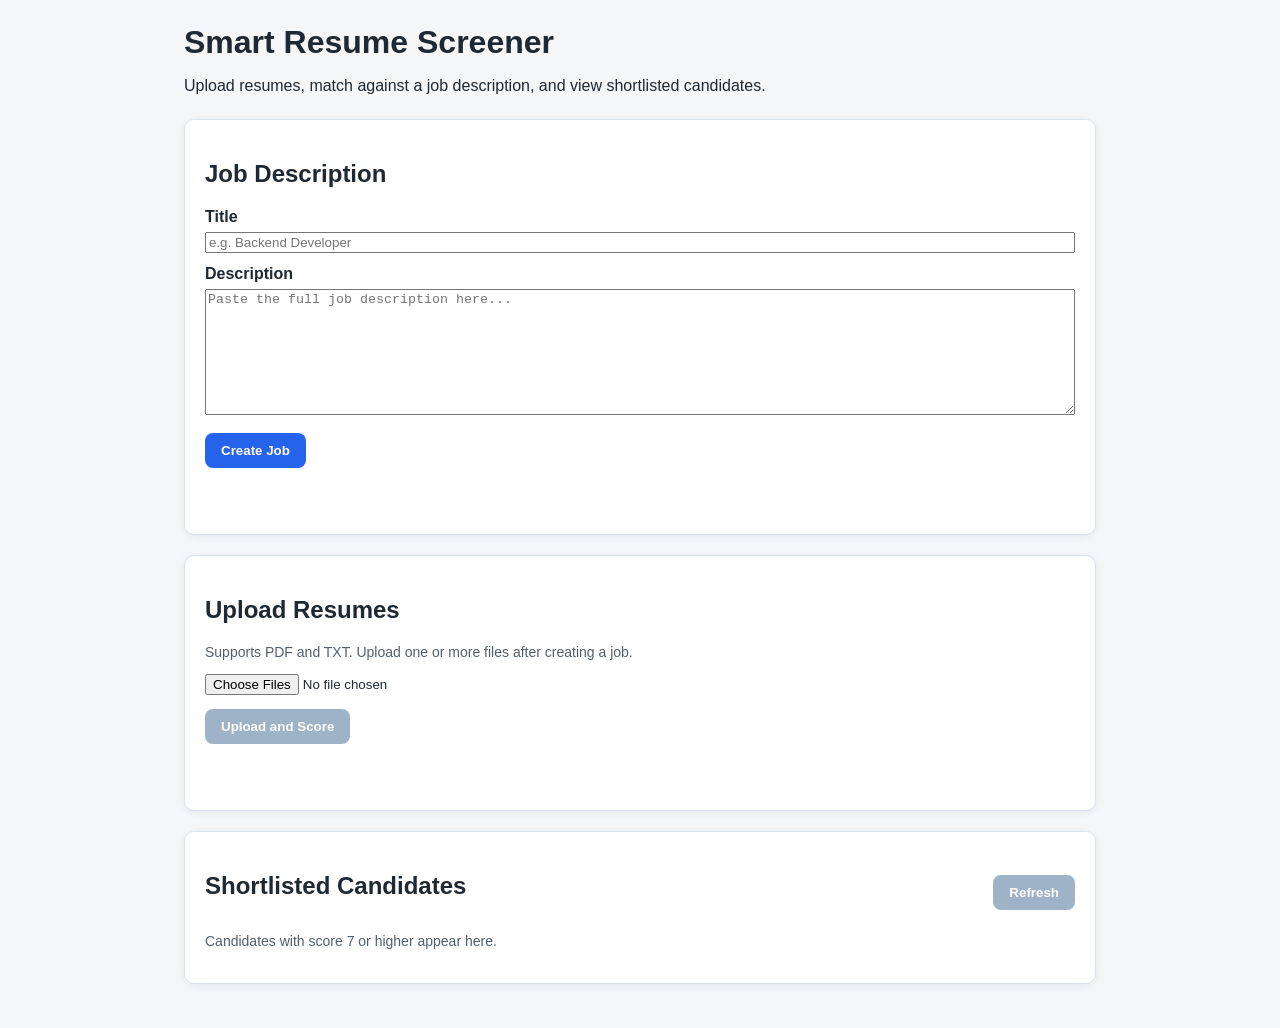
==== static/index.html @ 68b48c2e "Add Smart Resume Screener with FastAPI, Groq, and dashboard Co-authored-by: Cursor <cursoragent@curs" ====
<!DOCTYPE html>
<html lang="en">
<head>
  <meta charset="UTF-8">
  <meta name="viewport" content="width=device-width, initial-scale=1.0">
  <title>Smart Resume Screener</title>
  <link rel="stylesheet" href="/static/style.css">
</head>
<body>
  <div class="wrap">
    <header>
      <h1>Smart Resume Screener</h1>
      <p>Upload resumes, match against a job description, and view shortlisted candidates.</p>
    </header>

    <section class="card">
      <h2>Job Description</h2>
      <label for="jobTitle">Title</label>
      <input id="jobTitle" type="text" placeholder="e.g. Backend Developer">

      <label for="jobDescription">Description</label>
      <textarea id="jobDescription" rows="8" placeholder="Paste the full job description here..."></textarea>

      <button id="createJobBtn" type="button">Create Job</button>
      <p id="jobStatus" class="status"></p>
    </section>

    <section class="card">
      <h2>Upload Resumes</h2>
      <p class="hint">Supports PDF and TXT. Upload one or more files after creating a job.</p>
      <input id="resumeFiles" type="file" accept=".pdf,.txt" multiple>
      <button id="uploadBtn" type="button" disabled>Upload and Score</button>
      <p id="uploadStatus" class="status"></p>
    </section>

    <section class="card">
      <div class="row">
        <h2>Shortlisted Candidates</h2>
        <button id="refreshBtn" type="button" disabled>Refresh</button>
      </div>
      <p class="hint">Candidates with score 7 or higher appear here.</p>
      <div id="shortlistTable"></div>
    </section>

    <section id="detailPanel" class="card hidden">
      <h2>Candidate Detail</h2>
      <div id="detailContent"></div>
      <button id="closeDetailBtn" type="button">Close</button>
    </section>
  </div>

  <script src="/static/app.js"></script>
</body>
</html>
---- static/style.css ----
* {
  box-sizing: border-box;
}

body {
  margin: 0;
  font-family: Arial, Helvetica, sans-serif;
  background: #f4f6f8;
  color: #1f2933;
}

.wrap {
  max-width: 960px;
  margin: 0 auto;
  padding: 24px;
}

header {
  margin-bottom: 24px;
}

header h1 {
  margin: 0 0 8px;
}

.card {
  background: #fff;
  border: 1px solid #d9e2ec;
  border-radius: 10px;
  padding: 20px;
  margin-bottom: 20px;
  box-shadow: 0 2px 8px rgba(15, 23, 42, 0.06);
}

label {
  display: block;
  margin: 12px 0 6px;
  font-weight: 600;
}

input[type="text"],
textarea,
input[type="file"] {
  width: 100%;
}

textarea {
  resize: vertical;
}

button {
  margin-top: 14px;
  padding: 10px 16px;
  border: none;
  border-radius: 8px;
  background: #2563eb;
  color: #fff;
  font-weight: 600;
  cursor: pointer;
}

button:disabled {
  background: #9fb3c8;
  cursor: not-allowed;
}

button:hover:not(:disabled) {
  background: #1d4ed8;
}

.status {
  margin-top: 10px;
  min-height: 20px;
}

.hint {
  color: #52606d;
  font-size: 14px;
}

.row {
  display: flex;
  align-items: center;
  justify-content: space-between;
  gap: 12px;
}

table {
  width: 100%;
  border-collapse: collapse;
  margin-top: 12px;
}

th,
td {
  border-bottom: 1px solid #e4e7eb;
  padding: 10px;
  text-align: left;
  vertical-align: top;
}

th {
  background: #f0f4f8;
}

tr.clickable {
  cursor: pointer;
}

tr.clickable:hover {
  background: #f8fafc;
}

.score {
  font-weight: 700;
  color: #0f766e;
}

.hidden {
  display: none;
}

.detail-block {
  margin-bottom: 12px;
}

.detail-block h3 {
  margin: 0 0 6px;
  font-size: 16px;
}

.pill-list {
  display: flex;
  flex-wrap: wrap;
  gap: 8px;
}

.pill {
  background: #e0f2fe;
  color: #0c4a6e;
  padding: 4px 10px;
  border-radius: 999px;
  font-size: 13px;
}

.empty {
  color: #7b8794;
  font-style: italic;
}
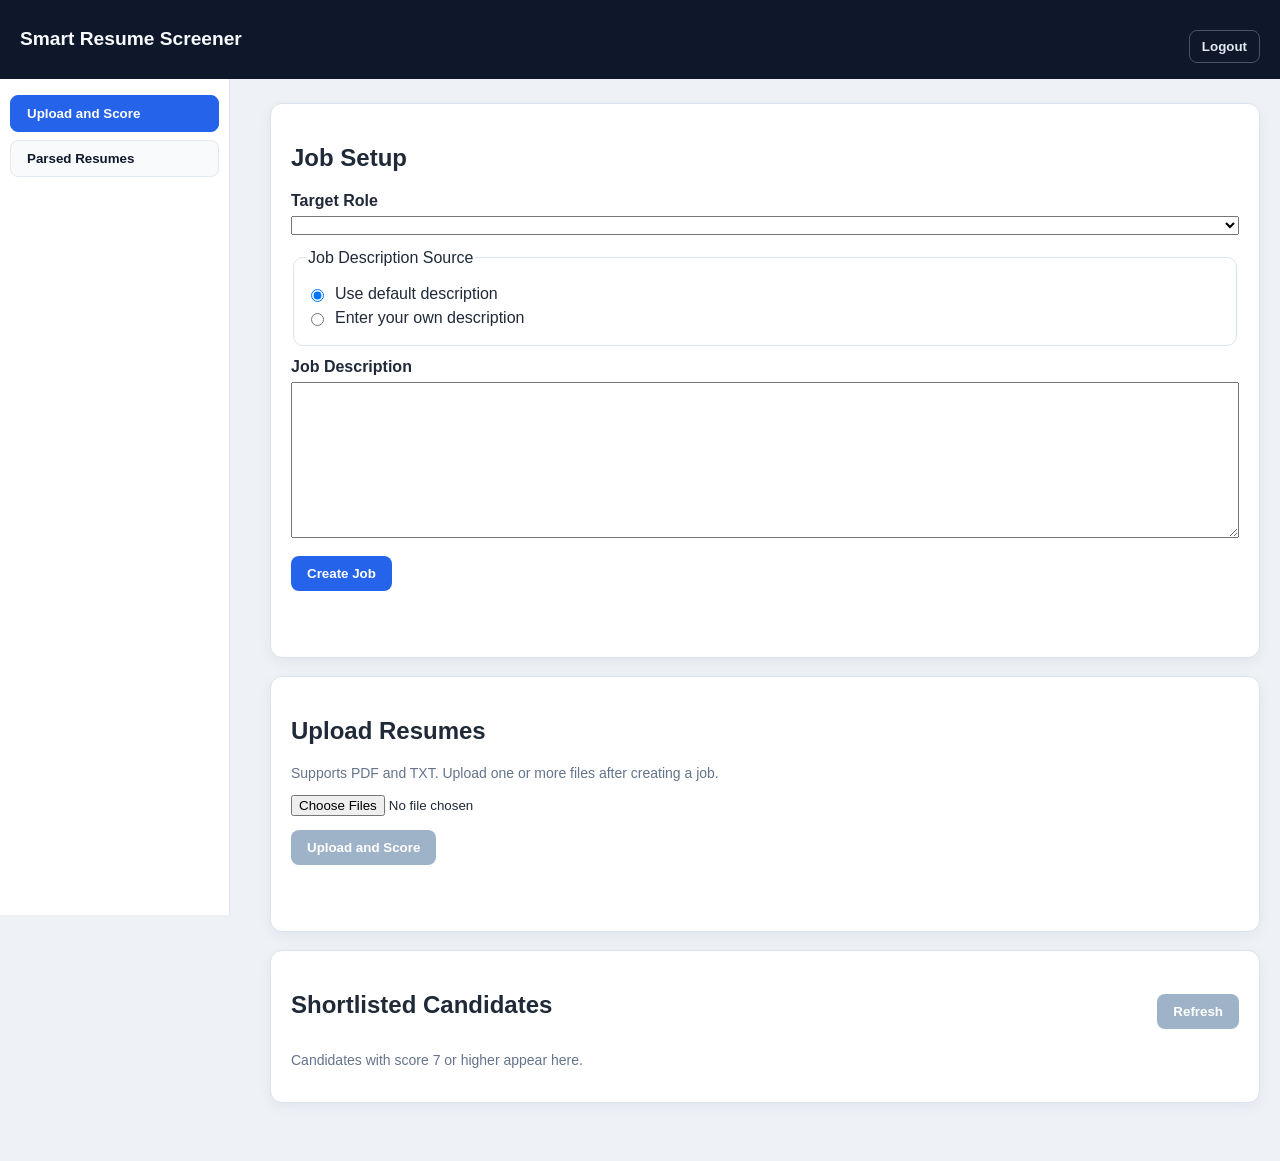
==== commit f8ffd1f5: "Add login, JD presets, parsed resumes tab, tests, and updated screenshots Co-authored-by: Cursor <cu" ====
--- a/static/index.html
+++ b/static/index.html
@@ -7,46 +7,88 @@
   <link rel="stylesheet" href="/static/style.css">
 </head>
 <body>
-  <div class="wrap">
-    <header>
-      <h1>Smart Resume Screener</h1>
-      <p>Upload resumes, match against a job description, and view shortlisted candidates.</p>
+  <div class="app-shell">
+    <header class="topbar">
+      <button id="menuBtn" class="icon-btn" type="button" aria-label="Open menu">☰</button>
+      <div>
+        <h1>Smart Resume Screener</h1>
+        <p id="userEmail" class="subtle"></p>
+      </div>
+      <button id="logoutBtn" class="ghost-btn" type="button">Logout</button>
     </header>
 
-    <section class="card">
-      <h2>Job Description</h2>
-      <label for="jobTitle">Title</label>
-      <input id="jobTitle" type="text" placeholder="e.g. Backend Developer">
+    <aside id="sideNav" class="side-nav">
+      <button class="nav-link active" data-tab="uploadTab" type="button">Upload and Score</button>
+      <button class="nav-link" data-tab="parsedTab" type="button">Parsed Resumes</button>
+    </aside>
 
-      <label for="jobDescription">Description</label>
-      <textarea id="jobDescription" rows="8" placeholder="Paste the full job description here..."></textarea>
+    <main class="main-content">
+      <section id="uploadTab" class="tab-panel active">
+        <div class="card">
+          <h2>Job Setup</h2>
 
-      <button id="createJobBtn" type="button">Create Job</button>
-      <p id="jobStatus" class="status"></p>
-    </section>
+          <label for="jobRole">Target Role</label>
+          <select id="jobRole"></select>
 
-    <section class="card">
-      <h2>Upload Resumes</h2>
-      <p class="hint">Supports PDF and TXT. Upload one or more files after creating a job.</p>
-      <input id="resumeFiles" type="file" accept=".pdf,.txt" multiple>
-      <button id="uploadBtn" type="button" disabled>Upload and Score</button>
-      <p id="uploadStatus" class="status"></p>
-    </section>
+          <div id="customTitleWrap" class="hidden">
+            <label for="customJobTitle">Custom Job Title</label>
+            <input id="customJobTitle" type="text" placeholder="Enter job title">
+          </div>
 
-    <section class="card">
-      <div class="row">
-        <h2>Shortlisted Candidates</h2>
-        <button id="refreshBtn" type="button" disabled>Refresh</button>
-      </div>
-      <p class="hint">Candidates with score 7 or higher appear here.</p>
-      <div id="shortlistTable"></div>
-    </section>
+          <fieldset class="jd-mode">
+            <legend>Job Description Source</legend>
+            <label class="inline-label">
+              <input type="radio" name="jdMode" value="default" checked>
+              Use default description
+            </label>
+            <label class="inline-label">
+              <input type="radio" name="jdMode" value="custom">
+              Enter your own description
+            </label>
+          </fieldset>
 
-    <section id="detailPanel" class="card hidden">
-      <h2>Candidate Detail</h2>
-      <div id="detailContent"></div>
-      <button id="closeDetailBtn" type="button">Close</button>
-    </section>
+          <label for="jobDescription">Job Description</label>
+          <textarea id="jobDescription" rows="10"></textarea>
+
+          <button id="createJobBtn" type="button">Create Job</button>
+          <p id="jobStatus" class="status"></p>
+        </div>
+
+        <div class="card">
+          <h2>Upload Resumes</h2>
+          <p class="hint">Supports PDF and TXT. Upload one or more files after creating a job.</p>
+          <input id="resumeFiles" type="file" accept=".pdf,.txt" multiple>
+          <button id="uploadBtn" type="button" disabled>Upload and Score</button>
+          <p id="uploadStatus" class="status"></p>
+        </div>
+
+        <div class="card">
+          <div class="row">
+            <h2>Shortlisted Candidates</h2>
+            <button id="refreshBtn" type="button" disabled>Refresh</button>
+          </div>
+          <p class="hint">Candidates with score 7 or higher appear here.</p>
+          <div id="shortlistTable"></div>
+        </div>
+      </section>
+
+      <section id="parsedTab" class="tab-panel">
+        <div class="card">
+          <div class="row">
+            <h2>Parsed Resumes</h2>
+            <button id="refreshParsedBtn" type="button" disabled>Refresh</button>
+          </div>
+          <p class="hint">All parsed resumes stored in SQLite for the active job.</p>
+          <div id="parsedTable"></div>
+        </div>
+      </section>
+
+      <section id="detailPanel" class="card hidden">
+        <h2>Candidate Detail</h2>
+        <div id="detailContent"></div>
+        <button id="closeDetailBtn" type="button">Close</button>
+      </section>
+    </main>
   </div>
 
   <script src="/static/app.js"></script>
--- a/static/style.css
+++ b/static/style.css
@@ -4,32 +4,129 @@
 
 body {
   margin: 0;
-  font-family: Arial, Helvetica, sans-serif;
-  background: #f4f6f8;
-  color: #1f2933;
-}
-
-.wrap {
-  max-width: 960px;
+  font-family: "Segoe UI", Tahoma, sans-serif;
+  background: #eef2f7;
+  color: #1f2937;
+}
+
+.login-body {
+  min-height: 100vh;
+  display: flex;
+  align-items: center;
+  justify-content: center;
+  padding: 20px;
+}
+
+.login-card {
+  width: 100%;
+  max-width: 420px;
+  background: #fff;
+  border-radius: 14px;
+  padding: 28px;
+  box-shadow: 0 10px 30px rgba(15, 23, 42, 0.08);
+}
+
+.app-shell {
+  min-height: 100vh;
+}
+
+.topbar {
+  display: flex;
+  align-items: center;
+  gap: 14px;
+  padding: 16px 20px;
+  background: #0f172a;
+  color: #f8fafc;
+}
+
+.topbar h1 {
+  margin: 0;
+  font-size: 1.2rem;
+}
+
+.subtle {
+  margin: 2px 0 0;
+  font-size: 0.85rem;
+  color: #cbd5e1;
+}
+
+.icon-btn,
+.ghost-btn {
+  border: none;
+  border-radius: 8px;
+  cursor: pointer;
+  font-weight: 600;
+}
+
+.icon-btn {
+  background: #1e293b;
+  color: #fff;
+  padding: 8px 12px;
+  font-size: 1.1rem;
+}
+
+.ghost-btn {
+  margin-left: auto;
+  background: transparent;
+  color: #e2e8f0;
+  border: 1px solid #475569;
+  padding: 8px 12px;
+}
+
+.side-nav {
+  position: fixed;
+  top: 64px;
+  left: 0;
+  width: 230px;
+  height: calc(100vh - 64px);
+  background: #fff;
+  border-right: 1px solid #dbe3ee;
+  padding: 16px 10px;
+  transform: translateX(-100%);
+  transition: transform 0.2s ease;
+  z-index: 20;
+}
+
+.side-nav.open {
+  transform: translateX(0);
+}
+
+.nav-link {
+  width: 100%;
+  text-align: left;
+  margin: 0 0 8px;
+  background: #f8fafc;
+  color: #0f172a;
+  border: 1px solid #e2e8f0;
+}
+
+.nav-link.active {
+  background: #2563eb;
+  color: #fff;
+  border-color: #2563eb;
+}
+
+.main-content {
+  max-width: 980px;
   margin: 0 auto;
-  padding: 24px;
-}
-
-header {
-  margin-bottom: 24px;
-}
-
-header h1 {
-  margin: 0 0 8px;
+  padding: 24px 20px 40px;
+}
+
+.tab-panel {
+  display: none;
+}
+
+.tab-panel.active {
+  display: block;
 }
 
 .card {
   background: #fff;
-  border: 1px solid #d9e2ec;
-  border-radius: 10px;
+  border: 1px solid #dbe3ee;
+  border-radius: 12px;
   padding: 20px;
-  margin-bottom: 20px;
-  box-shadow: 0 2px 8px rgba(15, 23, 42, 0.06);
+  margin-bottom: 18px;
+  box-shadow: 0 4px 14px rgba(15, 23, 42, 0.05);
 }
 
 label {
@@ -39,13 +136,31 @@
 }
 
 input[type="text"],
+input[type="email"],
+input[type="password"],
 textarea,
+select,
 input[type="file"] {
   width: 100%;
 }
 
 textarea {
   resize: vertical;
+}
+
+fieldset.jd-mode {
+  margin-top: 14px;
+  border: 1px solid #dbe3ee;
+  border-radius: 10px;
+  padding: 12px;
+}
+
+.inline-label {
+  display: flex;
+  align-items: center;
+  gap: 8px;
+  margin: 6px 0;
+  font-weight: 500;
 }
 
 button {
@@ -74,7 +189,7 @@
 }
 
 .hint {
-  color: #52606d;
+  color: #64748b;
   font-size: 14px;
 }
 
@@ -93,14 +208,14 @@
 
 th,
 td {
-  border-bottom: 1px solid #e4e7eb;
+  border-bottom: 1px solid #e5e7eb;
   padding: 10px;
   text-align: left;
   vertical-align: top;
 }
 
 th {
-  background: #f0f4f8;
+  background: #f8fafc;
 }
 
 tr.clickable {
@@ -144,6 +259,62 @@
 }
 
 .empty {
-  color: #7b8794;
+  color: #94a3b8;
   font-style: italic;
 }
+
+.justification-wrap {
+  max-width: 360px;
+}
+
+.justification-text.collapsed {
+  display: -webkit-box;
+  -webkit-line-clamp: 2;
+  -webkit-box-orient: vertical;
+  overflow: hidden;
+}
+
+.expand-btn {
+  margin-top: 6px;
+  padding: 4px 8px;
+  font-size: 12px;
+  background: #e2e8f0;
+  color: #0f172a;
+}
+
+.badge {
+  display: inline-block;
+  padding: 2px 8px;
+  border-radius: 999px;
+  font-size: 12px;
+  font-weight: 600;
+}
+
+.badge.yes {
+  background: #dcfce7;
+  color: #166534;
+}
+
+.badge.no {
+  background: #fee2e2;
+  color: #991b1b;
+}
+
+@media (min-width: 900px) {
+  .side-nav {
+    transform: translateX(0);
+    position: sticky;
+    top: 64px;
+    float: left;
+  }
+
+  .main-content {
+    margin-left: 250px;
+    max-width: none;
+    width: calc(100% - 250px);
+  }
+
+  #menuBtn {
+    display: none;
+  }
+}
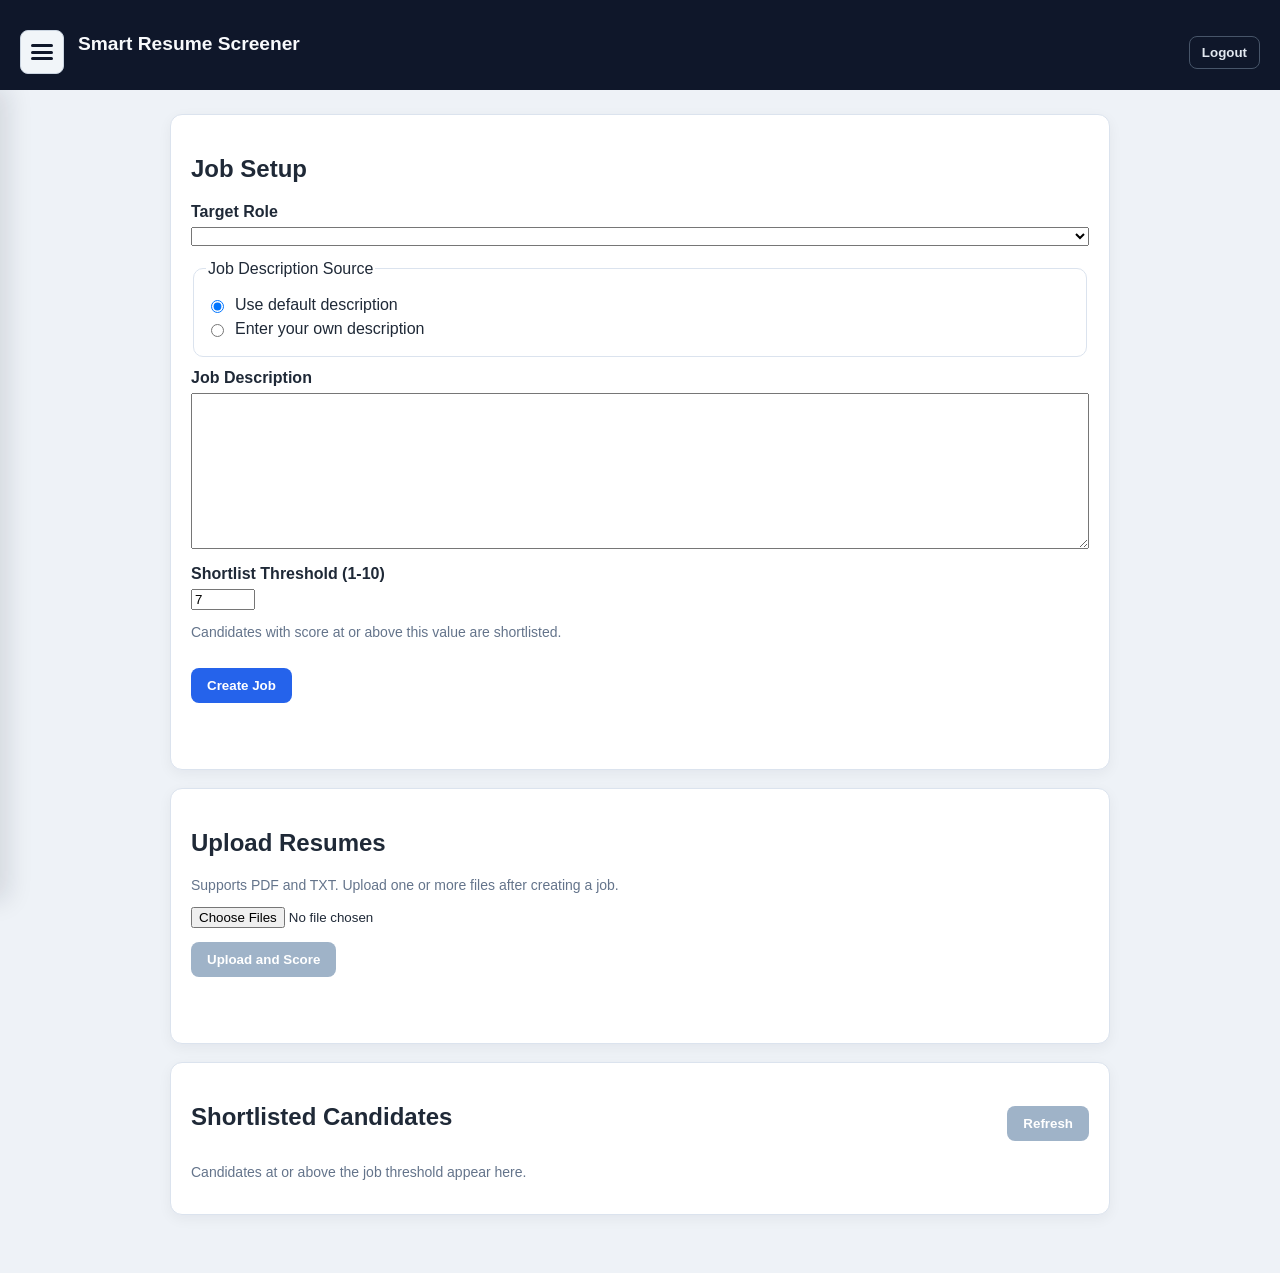
==== commit 13941570: "Sync README architecture and prompts with current app, refresh screenshots, and add demo video. Upda" ====
--- a/static/index.html
+++ b/static/index.html
@@ -5,17 +5,26 @@
   <meta name="viewport" content="width=device-width, initial-scale=1.0">
   <title>Smart Resume Screener</title>
   <link rel="stylesheet" href="/static/style.css">
+  <style>body.auth-pending .app-shell { visibility: hidden; }</style>
 </head>
-<body>
+<body class="auth-pending">
   <div class="app-shell">
     <header class="topbar">
-      <button id="menuBtn" class="icon-btn" type="button" aria-label="Open menu">☰</button>
+      <button id="menuBtn" class="icon-btn" type="button" aria-label="Open menu" aria-expanded="false" aria-controls="sideNav">
+        <span class="menu-bars" aria-hidden="true">
+          <span></span>
+          <span></span>
+          <span></span>
+        </span>
+      </button>
       <div>
         <h1>Smart Resume Screener</h1>
         <p id="userEmail" class="subtle"></p>
       </div>
       <button id="logoutBtn" class="ghost-btn" type="button">Logout</button>
     </header>
+
+    <div id="navBackdrop" class="nav-backdrop" hidden></div>
 
     <aside id="sideNav" class="side-nav">
       <button class="nav-link active" data-tab="uploadTab" type="button">Upload and Score</button>
@@ -50,6 +59,10 @@
           <label for="jobDescription">Job Description</label>
           <textarea id="jobDescription" rows="10"></textarea>
 
+          <label for="minScore">Shortlist Threshold (1-10)</label>
+          <input id="minScore" type="number" min="1" max="10" step="0.5" value="7">
+          <p class="hint">Candidates with score at or above this value are shortlisted.</p>
+
           <button id="createJobBtn" type="button">Create Job</button>
           <p id="jobStatus" class="status"></p>
         </div>
@@ -67,7 +80,7 @@
             <h2>Shortlisted Candidates</h2>
             <button id="refreshBtn" type="button" disabled>Refresh</button>
           </div>
-          <p class="hint">Candidates with score 7 or higher appear here.</p>
+          <p id="shortlistHint" class="hint">Candidates at or above the job threshold appear here.</p>
           <div id="shortlistTable"></div>
         </div>
       </section>
@@ -78,8 +91,18 @@
             <h2>Parsed Resumes</h2>
             <button id="refreshParsedBtn" type="button" disabled>Refresh</button>
           </div>
-          <p class="hint">All parsed resumes stored in SQLite for the active job.</p>
+          <p class="hint">All parsed resumes stored in SQLite for the active job. Click a row to open assessment in a new tab.</p>
           <div id="parsedTable"></div>
+        </div>
+
+        <div id="parsedTextPanel" class="card hidden">
+          <div class="row">
+            <h3>Extracted Resume Text</h3>
+            <button id="closeParsedTextBtn" class="ghost-btn" type="button">Close</button>
+          </div>
+          <div id="parsedTextLegend"></div>
+          <div id="parsedTextContent" class="parsed-text-box collapsed"></div>
+          <button id="parsedTextExpandBtn" class="expand-btn" type="button">Show more</button>
         </div>
       </section>
 
@@ -91,6 +114,7 @@
     </main>
   </div>
 
+  <script src="/static/highlight.js"></script>
   <script src="/static/app.js"></script>
 </body>
 </html>
--- a/static/style.css
+++ b/static/style.css
@@ -37,6 +37,8 @@
   padding: 16px 20px;
   background: #0f172a;
   color: #f8fafc;
+  position: relative;
+  z-index: 40;
 }
 
 .topbar h1 {
@@ -58,13 +60,6 @@
   font-weight: 600;
 }
 
-.icon-btn {
-  background: #1e293b;
-  color: #fff;
-  padding: 8px 12px;
-  font-size: 1.1rem;
-}
-
 .ghost-btn {
   margin-left: auto;
   background: transparent;
@@ -73,18 +68,68 @@
   padding: 8px 12px;
 }
 
+.icon-btn {
+  flex-shrink: 0;
+  display: inline-flex;
+  align-items: center;
+  justify-content: center;
+  width: 44px;
+  height: 44px;
+  padding: 0;
+  background: #f1f5f9;
+  border: 1px solid #cbd5e1;
+}
+
+.icon-btn:hover {
+  background: #e2e8f0;
+}
+
+.icon-btn[aria-expanded="true"] {
+  background: #e2e8f0;
+}
+
+.menu-bars {
+  display: flex;
+  flex-direction: column;
+  justify-content: space-between;
+  width: 22px;
+  height: 16px;
+}
+
+.menu-bars span {
+  display: block;
+  height: 3px;
+  width: 100%;
+  background: #0f172a;
+  border-radius: 999px;
+}
+
+.nav-backdrop {
+  position: fixed;
+  inset: 0;
+  top: 0;
+  background: rgba(15, 23, 42, 0.4);
+  z-index: 25;
+}
+
+.nav-backdrop[hidden] {
+  display: none;
+}
+
 .side-nav {
   position: fixed;
-  top: 64px;
+  top: 88px;
   left: 0;
-  width: 230px;
-  height: calc(100vh - 64px);
+  width: 260px;
+  height: calc(100vh - 88px);
   background: #fff;
   border-right: 1px solid #dbe3ee;
-  padding: 16px 10px;
+  padding: 36px 16px 20px;
   transform: translateX(-100%);
   transition: transform 0.2s ease;
-  z-index: 20;
+  z-index: 30;
+  box-shadow: 8px 0 24px rgba(15, 23, 42, 0.12);
+  overflow-y: auto;
 }
 
 .side-nav.open {
@@ -94,7 +139,8 @@
 .nav-link {
   width: 100%;
   text-align: left;
-  margin: 0 0 8px;
+  margin: 0 0 12px;
+  padding: 12px 14px;
   background: #f8fafc;
   color: #0f172a;
   border: 1px solid #e2e8f0;
@@ -110,6 +156,7 @@
   max-width: 980px;
   margin: 0 auto;
   padding: 24px 20px 40px;
+  width: 100%;
 }
 
 .tab-panel {
@@ -300,21 +347,114 @@
   color: #991b1b;
 }
 
-@media (min-width: 900px) {
-  .side-nav {
-    transform: translateX(0);
-    position: sticky;
-    top: 64px;
-    float: left;
-  }
-
-  .main-content {
-    margin-left: 250px;
-    max-width: none;
-    width: calc(100% - 250px);
-  }
-
-  #menuBtn {
-    display: none;
-  }
-}
+.badge.archived {
+  background: #fef3c7;
+  color: #92400e;
+}
+
+.warn-btn {
+  background: #b45309;
+}
+
+.warn-btn:hover:not(:disabled) {
+  background: #92400e;
+}
+
+.candidate-page {
+  max-width: 900px;
+  margin: 0 auto;
+  padding: 24px;
+}
+
+.candidate-header {
+  display: flex;
+  align-items: center;
+  justify-content: space-between;
+  gap: 12px;
+}
+
+.action-btn {
+  margin-top: 0;
+  padding: 6px 10px;
+  font-size: 12px;
+  background: #b45309;
+}
+
+.action-btn:hover:not(:disabled) {
+  background: #92400e;
+}
+
+.open-btn {
+  margin-top: 0;
+  padding: 6px 10px;
+  font-size: 12px;
+  background: #0f766e;
+}
+
+.open-btn:hover:not(:disabled) {
+  background: #0d5f59;
+}
+
+.text-btn {
+  margin-top: 0;
+  padding: 6px 10px;
+  font-size: 12px;
+  background: #1d4ed8;
+}
+
+.text-btn:hover:not(:disabled) {
+  background: #1e40af;
+}
+
+.parsed-text-box {
+  margin-top: 10px;
+  padding: 12px;
+  border: 1px solid #dbeafe;
+  border-radius: 8px;
+  background: #f8fafc;
+  white-space: pre-wrap;
+  word-break: break-word;
+  font-family: Consolas, "Courier New", monospace;
+  font-size: 13px;
+  line-height: 1.5;
+  max-height: none;
+}
+
+.parsed-text-box.collapsed {
+  max-height: 220px;
+  overflow: hidden;
+}
+
+.highlight-legend {
+  display: flex;
+  flex-wrap: wrap;
+  gap: 10px;
+  margin: 8px 0 4px;
+  font-size: 12px;
+  color: #475569;
+}
+
+.highlight-legend mark {
+  padding: 1px 6px;
+  border-radius: 4px;
+}
+
+mark.hl-evidence {
+  background: #bbf7d0;
+  color: #14532d;
+}
+
+mark.hl-strength {
+  background: #dbeafe;
+  color: #1e3a8a;
+}
+
+mark.hl-gap {
+  background: #fde68a;
+  color: #92400e;
+}
+
+mark.hl-skill {
+  background: #e9d5ff;
+  color: #581c87;
+}
